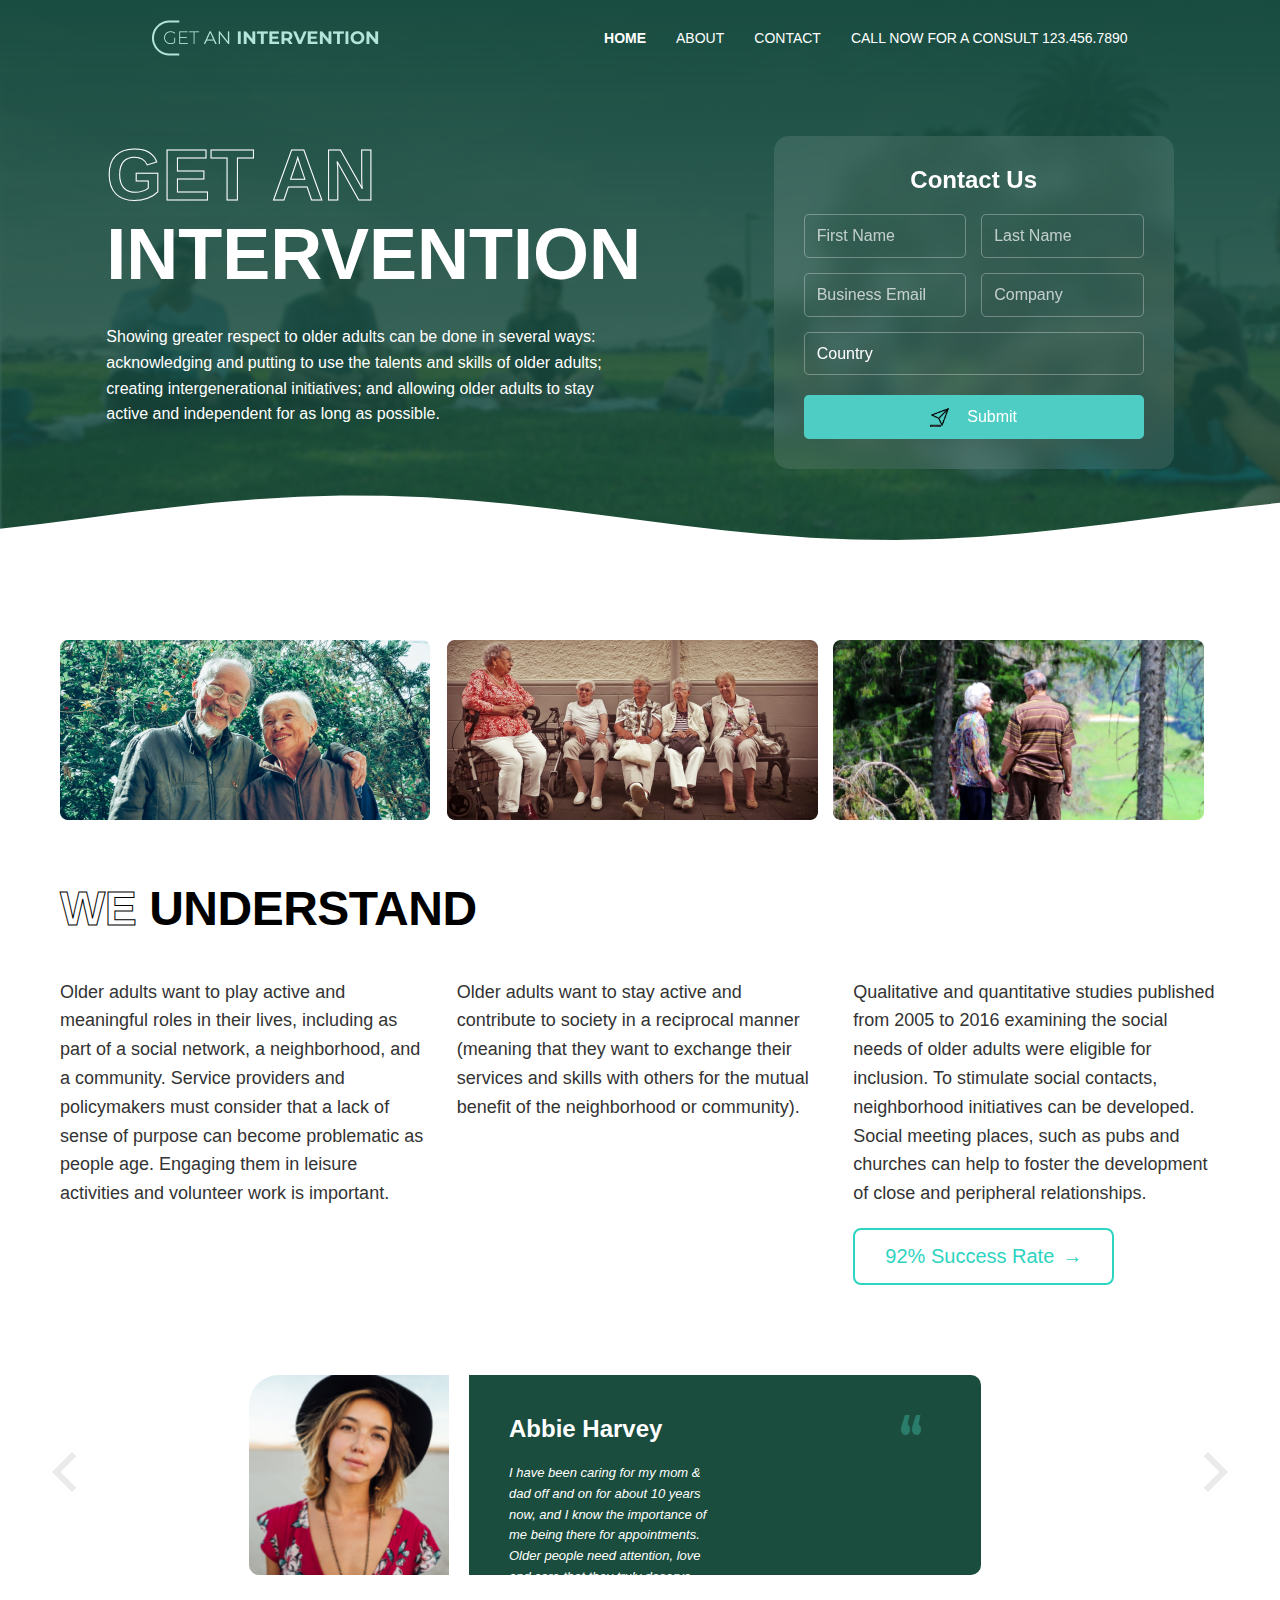
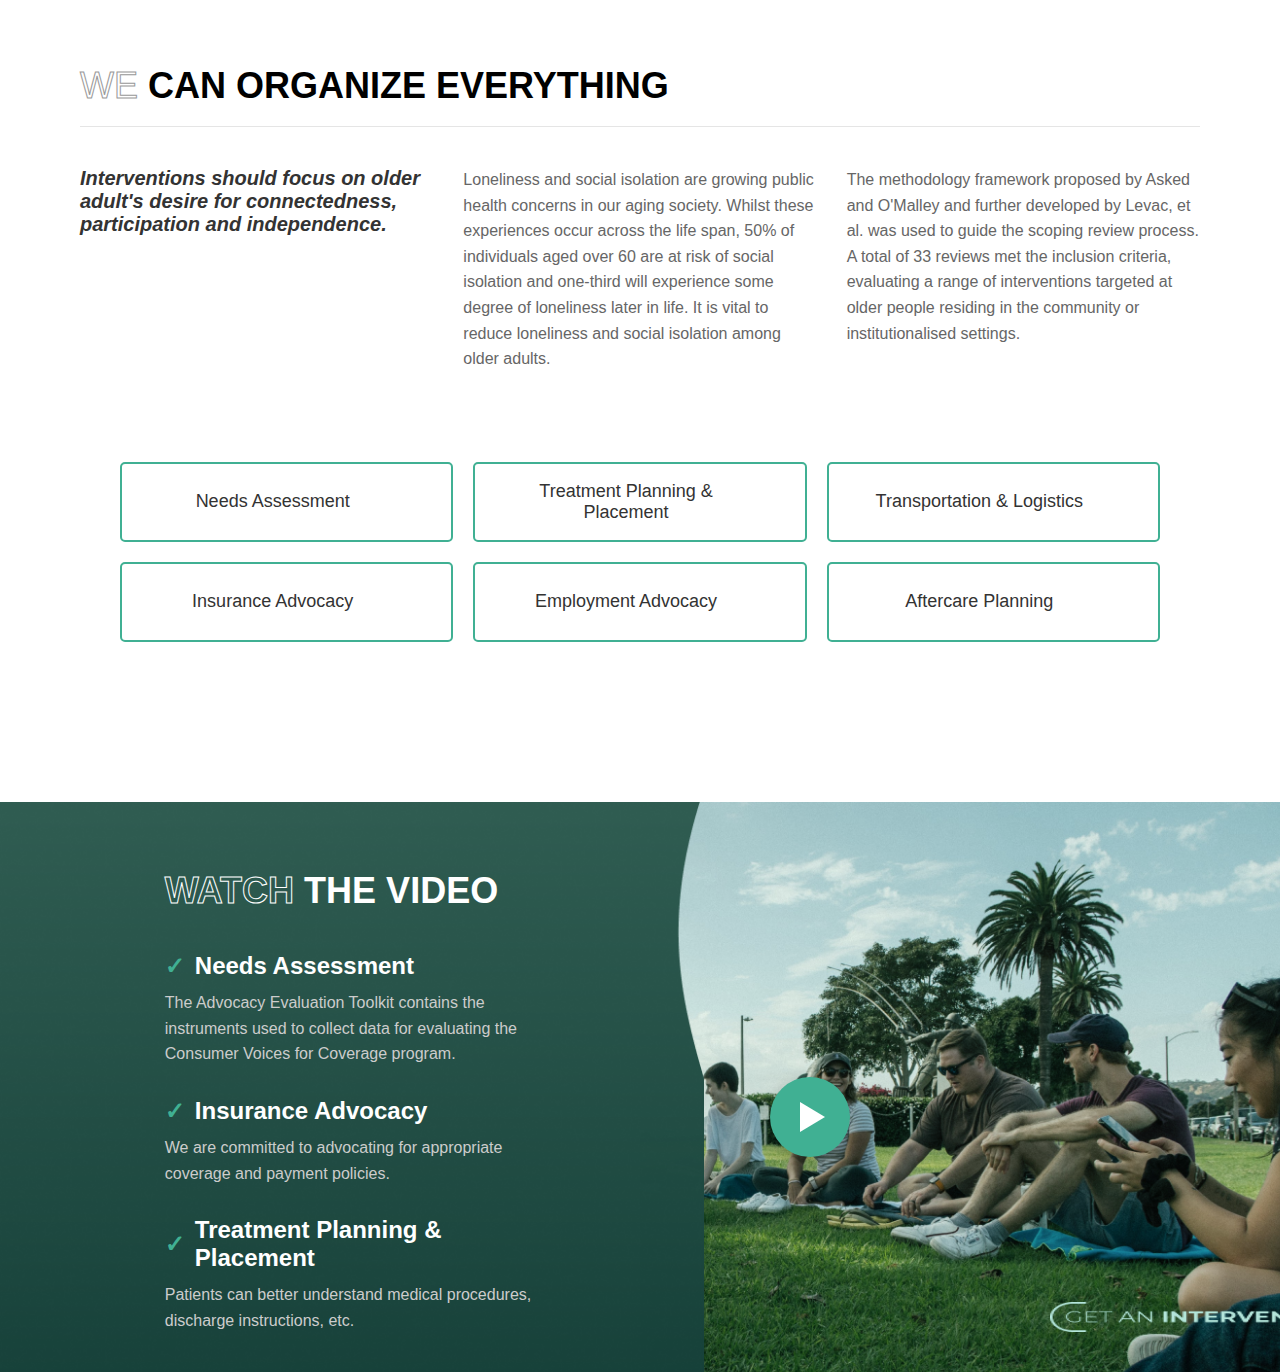
==== index.html @ 45f23c7b "added everything" ====
<!DOCTYPE html>
<html lang="en">
  <head>
    <meta charset="UTF-8" />
    <meta name="viewport" content="width=device-width, initial-scale=1.0" />
    <link rel="stylesheet" href="style.css" />
    <link rel="stylesheet" href="resp.css">
    <title>Get An Intervention</title>
  </head>
  <body>
    <section class="hero">
      <nav class="nav">
        <div class="logo">
          <img src="assets/Vector.png" class="title" alt="" />
        </div>
        <div class="nav-links">
       <div class="nav-links-container"> 
          <a href="#" class="active-link">HOME</a>
          <a href="#">ABOUT</a>
          <a href="#">CONTACT</a></div>
          <a href="#">CALL NOW FOR A CONSULT 123.456.7890</a>
        </div>
            <button class="hamburger" aria-label="Menu">
      <span></span>
      <span></span>
      <span></span>
    </button>
      </nav>

      <div class="hero-content">
        <div class="hero-text">
          <h1 class="hero-title">
            <span>GET AN</span>
            INTERVENTION
          </h1>
          <p class="hero-description">
            Showing greater respect to older adults can be done in several ways:
            acknowledging and putting to use the talents and skills of older
            adults; creating intergenerational initiatives; and allowing older
            adults to stay active and independent for as long as possible.
          </p>
        </div>

<div class="contact-form">
  <h2 class="form-title">Contact Us</h2>
  <form>
    <div class="form-grid">
      <div class="form-field">
        <input type="text" id="firstName" placeholder="First Name" required />
        <label for="firstName"></label>
      </div>
      <div class="form-field">
        <input type="text" id="lastName" placeholder="Last Name" required />
        <label for="lastName"></label>
      </div>
      <div class="form-field">
        <input type="email" id="email" placeholder="Business Email" required />
        <label for="email"></label>
      </div>
      <div class="form-field">
        <input type="text" id="company" placeholder="Company" required />
        <label for="company"></label>
      </div>
      <div class="form-field" style="grid-column: 1 / -1">
        <select id="country" required>
          <option class="options" value=""  selected>Country</option>
          <option class="options" value="us">United States</option>
          <option class="options" value="uk">United Kingdom</option>
        </select>
        <label for="country"></label>
      </div>
    </div>
    <button type="submit" class="submit-btn"><img src="assets/free-send-icon-4008-thumb.png" id="send-icon" alt=""> &nbsp; Submit</button>
  </form>
</div>


      </div>
      <div id="wave"></div>
    </section>

    <div class="image-grid">
      <img
        src="assets/Mask Group (1).png"
        alt="Elderly couple walking"
        class="grid-image"
      />
      <img
        src="assets/Mask Group (2).png"
        alt="Senior couple smiling"
        class="grid-image"
      />
      <img
        src="assets/Mask Group (5).png"
        alt="Group of seniors"
        class="grid-image"
      />
    </div>

   <div class="understanding-section">
  <h2 class="understanding-title">
    <span class="understanding-title-outline">WE</span> UNDERSTAND
  </h2>
  
  <div class="insights-container">
    <div class="community-insight">
      <p>
        Older adults want to play active and meaningful roles in their lives,
        including as part of a social network, a neighborhood, and a
        community. Service providers and policymakers must consider that a
        lack of sense of purpose can become problematic as people age.
        Engaging them in leisure activities and volunteer work is important.
      </p>
    </div>

    <div class="research-insight">
           <p>
        Older adults want to stay active and contribute to society in a 
        reciprocal manner (meaning that they want to exchange their services 
        and skills with others for the mutual benefit of the neighborhood 
        or community).
      </p>
     
    </div>

    <div class="contribution-insight">
  <p>
        Qualitative and quantitative studies published from 2005 to 2016 
        examining the social needs of older adults were eligible for inclusion.
        To stimulate social contacts, neighborhood initiatives can be developed. 
        Social meeting places, such as pubs and churches can help to foster 
        the development of close and peripheral relationships.
      </p>
      <a href="#" class="success-rate-button">92% Success Rate</a>
    </div>
  </div>
</div>

    <div class="carousel-container">
      <button class="carousel-button prev-button"><img src="assets/left.svg" alt=""></button>
      <div class="carousel-track">
        <div class="testimonial">
          <img
            src="assets/Mask Group (3).png"
            alt="John Doe"
            class="testimonial-image"
          />
          <div class="testimonial-content">
               <div class="testimonial-heading">
              <h3 class="testimonial-name">Abbie Harvey </h3>
              <img src="assets/comma.png" class="testimonial-quote" alt="comma image" />
            </div>
            <p class="testimonial-text">
              I have been caring for my mom & dad off and on for about 10 years
              now, and I know the importance of me being there for appointments.
              Older people need attention, love and care that they truly
              deserve.
            </p>
          </div>
        </div>
        <div class="testimonial">
          <img
            src="assets/Mask Group (8).png"
            alt="John Doe"
            class="testimonial-image"
          />
          <div class="testimonial-content">
            <div class="testimonial-heading">
              <h3 class="testimonial-name">John Doe</h3>
              <img src="assets/comma.png" class="testimonial-quote" alt="comma image" />
            </div>

            <p class="testimonial-text">
              I have been caring for my mom & dad off and on for about 10 years now, and I know the importance of me being there for appointments. Older people need attention, love and care that they truly deserve.
            </p>
          </div>
        </div>
        <div class="testimonial">
          <img
            src="assets/Mask Group (7).png"
            alt="John Doe"
            class="testimonial-image"
          />
          <div class="testimonial-content">
             <div class="testimonial-heading">
              <h3 class="testimonial-name">Jane Smith</h3>
              <img src="assets/comma.png" class="testimonial-quote" alt="comma image" />
            </div>
            <p class="testimonial-text">
            I have been caring for my mom & dad off and on for about 10 years now, and I know the importance of me being there for appointments. Older people need attention, love and care that they truly deserve.
            </p>
          </div>
        </div>
      </div>
      <button class="carousel-button next-button"><img src="assets/right.png" alt=""></button>

      <div class="carousel-nav">
        <button class="nav-dot active"></button>
        <button class="nav-dot"></button>
        <button class="nav-dot"></button>
      </div>
    </div>

  <div class="organize-section">
        <div class="organize-header">
            <h2 class="organize-title">
                <span class="organize-title-we">WE</span> CAN ORGANIZE EVERYTHING
            </h2>
        </div>

        <div class="organize-intro">
            <div>
                <h3 class="organize-intro-emphasis">
                    Interventions should focus on older adult's desire for connectedness, participation and independence.
                </h3>
            </div>
            <div>
                <p class="organize-intro-text">
                    Loneliness and social isolation are growing public health concerns in our aging society. Whilst these experiences occur across the life span, 50% of individuals aged over 60 are at risk of social isolation and one-third will experience some degree of loneliness later in life. It is vital to reduce loneliness and social isolation among older adults.
                </p>
            </div>
            <div>
                <p class="organize-intro-text">
                    The methodology framework proposed by Asked and O'Malley and further developed by Levac, et al. was used to guide the scoping review process. A total of 33 reviews met the inclusion criteria, evaluating a range of interventions targeted at older people residing in the community or institutionalised settings.
                </p>
            </div>
        </div>

        <div class="organize-section">
        <!-- Header and Intro sections remain the same -->

        <div class="organize-services">
            <div class="organize-service-card" data-tooltip="Our comprehensive needs assessment process helps identify and understand the specific requirements of each individual.">
                <h4 class="organize-service-title">
                    Needs Assessment
                    <span class="info-icon">i</span>
                </h4>
                <div class="tooltip"></div>
            </div>
            <div class="organize-service-card" data-tooltip="We create personalized treatment plans and ensure optimal placement for the best possible care outcomes.">
                <h4 class="organize-service-title">
                    Treatment Planning & Placement
                    <span class="info-icon">i</span>
                </h4>
                <div class="tooltip"></div>
            </div>
            <div class="organize-service-card" data-tooltip="Reliable transportation services and efficient logistics coordination for seamless care delivery.">
                <h4 class="organize-service-title">
                    Transportation & Logistics
                    <span class="info-icon">i</span>
                </h4>
                <div class="tooltip"></div>
            </div>
        </div>

        <div class="organize-services">
            <div class="organize-service-card" data-tooltip="We're experienced in our individual crafts and understand how each one of our roles impacts your plan holistically.">
                <h4 class="organize-service-title">
                    Insurance Advocacy
                    <span class="info-icon">i</span>
                </h4>
                <div class="tooltip"></div>
            </div>
            <div class="organize-service-card" data-tooltip="Supporting employment opportunities and advocating for workplace accommodations when needed.">
                <h4 class="organize-service-title">
                    Employment Advocacy
                    <span class="info-icon">i</span>
                </h4>
                <div class="tooltip"></div>
            </div>
            <div class="organize-service-card" data-tooltip="Comprehensive aftercare planning to ensure continued support and successful outcomes.">
                <h4 class="organize-service-title">
                    Aftercare Planning
                    <span class="info-icon">i</span>
                </h4>
                <div class="tooltip"></div>
            </div>
        </div>
    </div>
    </div>
   <section class="video-section">
        <div class="content-wrapper">
            <div class="video-content">
                <h2 class="video-title">
                    <span id="watch-text-video">WATCH</span> THE VIDEO
                </h2>
                <ul class="feature-list">
                    <li class="feature-item">
                        <h3 class="feature-title">
                            <span class="checkmark">✓</span>
                            Needs Assessment
                        </h3>
                        <p class="feature-description">
                            The Advocacy Evaluation Toolkit contains the instruments used to collect data for evaluating the Consumer Voices for Coverage program.
                        </p>
                    </li>
                    <li class="feature-item">
                        <h3 class="feature-title">
                            <span class="checkmark">✓</span>
                            Insurance Advocacy
                        </h3>
                        <p class="feature-description">
                            We are committed to advocating for appropriate coverage and payment policies.
                        </p>
                    </li>
                    <li class="feature-item">
                        <h3 class="feature-title">
                            <span class="checkmark">✓</span>
                            Treatment Planning & Placement
                        </h3>
                        <p class="feature-description">
                            Patients can better understand medical procedures, discharge instructions, etc.
                        </p>
                    </li>
                </ul>
            </div>
        
        </div>
         <button class="play-button-hidden">
                    <span class="play-icon-hidden"></span>
                    
                </button>
            <div class="video-preview">
                <button class="play-button">
                    <span class="play-icon"></span>
                    
                </button>
                <img src="assets/Vector (1).png" id="page-title-svg" alt="">
            </div>
                 <div class="modal" id="videoModal">
        <div class="modal-content">
            <button class="close-button">&times;</button>
            <div class="video-container">
               <iframe width="560" height="315" src="https://www.youtube.com/embed/tlL5PmxncXg?si=CWgunOkiJ6WHD2d4" title="YouTube video player" frameborder="0" allow="accelerometer; autoplay; clipboard-write; encrypted-media; gyroscope; picture-in-picture; web-share" referrerpolicy="strict-origin-when-cross-origin" allowfullscreen></iframe>
            </div>
        </div>
    </div>
    </section>
    
</div>


  <script src="script.js"></script>
  </body>
</html>
---- style.css ----
* {
  margin: 0;
  padding: 0;
  box-sizing: border-box;

  font-family: -apple-system, BlinkMacSystemFont, "Segoe UI", Roboto, sans-serif;
}

:root {
  --primary-green: #1b4d3e;
  --accent-green: #40b093;
  --text-white: #ffffff;
}
html {
  width: 100vw;
  box-sizing: border-box;
  overflow-x: hidden;
}
.hero {
  background-image: url("assets/Group\ 54.png");
  min-height: 60vh;
  position: relative;
}

.nav {
  display: flex;
  justify-content: space-around;
  align-items: center;
  padding: 20px 40px;
  color: var(--text-white);
}

.logo {
  display: flex;
  align-items: center;
  gap: 10px;
  z-index: 1000; /* Keep logo above mobile menu */
}

.nav-links,
.nav-links-container {
  display: flex;
  gap: 30px;
  justify-content: center;
  align-items: center;
}

.nav-links a {
  color: var(--text-white);
  text-decoration: none;
  font-size: 14px;
}

/* Hamburger Menu Styles */
.hamburger {
  display: none;
  background: none;
  border: none;
  cursor: pointer;
  padding: 0;
  width: 30px;
  height: 24px;
  position: relative;
  z-index: 1000;
}

.hamburger span {
  display: block;
  width: 100%;
  height: 2px;
  background-color: var(--text-white);
  margin: 5px 0;
  transition: all 0.3s ease;
}

/* Mobile Styles */
@media (max-width: 768px) {
  .hamburger {
    display: block;
  }

  .nav-links {
    position: absolute;
    top: -100%; /* Start from above the viewport */
    left: 0;
    width: 100%;
    height: 100vh;
    background-color: var(--primary-green);
    flex-direction: column;
    padding: 30px 20px;
    transition: top 0.3s ease;
    z-index: 999;
  }

  .nav-links.active {
    top: 0; /* Slide down to show menu */
  }

  .nav-links-container {
    flex-direction: column;
    align-items: center;
    width: 100%;
  }

  .nav-links a {
    font-size: 24px; /* Larger font size for mobile menu */
    padding: 15px 0;
  }

  .contact-number {
    margin-top: 20px;
    padding-top: 20px;
    border-top: 1px solid rgba(255, 255, 255, 0.1);
    text-align: center;
  }

  /* Hamburger Animation */
  .hamburger.active span:nth-child(1) {
    transform: rotate(45deg) translate(5px, 5px);
  }

  .hamburger.active span:nth-child(2) {
    opacity: 0;
  }

  .hamburger.active span:nth-child(3) {
    transform: rotate(-45deg) translate(7px, -7px);
  }
}

.hero-content {
  display: flex;
  justify-content: space-around;
  padding: 60px 40px;
  color: var(--text-white);
}

.hero-text {
  max-width: 600px;
}

.hero-title {
  font-size: 72px;
  line-height: 1.1;
  margin-bottom: 30px;
}

.hero-title span {
  display: block;
  -webkit-text-stroke: 1px white;
  color: transparent;
}

.hero-description {
  font-size: 16px;
  line-height: 1.6;
  max-width: 500px;
}

.contact-form {
  background: rgba(255, 255, 255, 0.1);
  backdrop-filter: blur(10px);
  padding: 30px;
  border-radius: 15px;
  width: 400px;
}

.form-title {
  color: var(--text-white);
  font-size: 24px;
  margin-bottom: 20px;
  text-align: center;
}

.form-grid {
  display: grid;
  grid-template-columns: repeat(2, 1fr);
  gap: 15px;
  margin-bottom: 20px;
}

.form-field {
  position: relative;
  width: 100%;
}

.form-field input,
.form-field select {
  width: 100%;
  padding: 12px;
  background: transparent;
  border: 1px solid rgba(255, 255, 255, 0.3);
  border-radius: 5px;
  color: var(--text-white);
  outline: none;
  font-size: 16px;
}

.options {
  background-color: rgb(50, 82, 50);
}
.form-field input::placeholder {
  color: rgba(255, 255, 255, 0.7);
}

/* Fieldset effect on focus */
.form-field input:focus,
.form-field select:focus {
  border: 1px solid rgba(255, 255, 255, 0.5);
}

.form-field input:focus::placeholder {
  color: transparent;
}

.form-field label {
  position: absolute;
  left: 12px;
  top: 0;
  color: rgba(255, 255, 255, 0.7);
  transform: translateY(-50%);
  padding: 0 4px;
  background-color: #3e6960;
  font-size: 12px;
  display: none;
}
#send-icon {
  width: 20px;
  height: 20px;
  color: white;
}
/* Show label only on focus */
.form-field input:focus + label {
  display: block;
}

.form-field input:focus + label::before {
  content: attr(for);
  text-transform: capitalize;
}

.form-field select:focus + label {
  display: block;
}

.form-field select:focus + label::before {
  content: "Country";
}
#country,
option {
  background-color: transparent;
}
/* Submit button */
.submit-btn {
  width: 100%;
  padding: 12px;
  background: #4ecdc4;
  border: none;
  border-radius: 5px;
  color: white;
  font-size: 16px;
  cursor: pointer;
  transition: background 0.3s ease;
  display: flex;
  align-items: center;
  justify-content: center;
  gap: 8px;
}

.submit-btn:hover {
  background: #45b8b0;
}

/* Custom select styling */
select {
  -webkit-appearance: none;
  -moz-appearance: none;
  appearance: none;
  background-image: url("data:image/svg+xml;charset=US-ASCII,%3Csvg%20xmlns%3D%22http%3A%2F%2Fwww.w3.org%2F2000%2Fsvg%22%20width%3D%2214%22%20height%3D%2214%22%20viewBox%3D%220%200%2014%2014%22%3E%3Cpath%20fill%3D%22%23ffffff%22%20d%3D%22M7%2010L0%200h14z%22%2F%3E%3C%2Fsvg%3E");
  background-repeat: no-repeat;
  background-position: right 12px center;
  background-size: 10px;
}

select::-ms-expand {
  display: none;
}

#wave {
  position: absolute;
  bottom: 0;
  left: 0;
  width: 100%;
  height: 150px;
  background: white;
  clip-path: polygon(
    100% 100%,
    0% 100%,
    0% 92.57%,
    3.33% 89.13%,
    6.67% 85.45%,
    10% 81.74%,
    13.33% 78.25%,
    16.67% 75.19%,
    20% 72.75%,
    23.33% 71.1%,
    26.67% 70.32%,
    30% 70.48%,
    33.33% 71.56%,
    36.67% 73.49%,
    40% 76.15%,
    43.33% 79.37%,
    46.67% 82.96%,
    50% 86.69%,
    53.33% 90.32%,
    56.67% 93.62%,
    60% 96.39%,
    63.33% 98.45%,
    66.67% 99.68%,
    70% 99.99%,
    73.33% 99.37%,
    76.67% 97.85%,
    80% 95.54%,
    83.33% 92.57%,
    86.67% 89.13%,
    90% 85.45%,
    93.33% 81.74%,
    96.67% 78.25%,
    100% 75.19%
  );
}

.image-grid,
.content-section {
  display: grid;
  grid-template-columns: repeat(3, 1fr);
  justify-content: space-around;
  padding: 20px;
  max-width: 1200px;
  margin: 0 auto;
  background: white;
  margin-top: 5rem;
}
.understanding-section {
  max-width: 1200px;
  margin: 0 auto;
  padding: 40px 20px;
  font-family: -apple-system, BlinkMacSystemFont, "Segoe UI", Roboto, Arial,
    sans-serif;
}

/* Title styles */
.understanding-title {
  font-size: 48px;
  font-weight: 700;
  margin-bottom: 40px;
  letter-spacing: -0.5px;
  line-height: 1.2;
}

.understanding-title-outline,
.organize-title-we,
#watch-text-video {
  -webkit-text-stroke: 1px #000;
  -webkit-text-fill-color: transparent;
}

#watch-text-video {
  -webkit-text-stroke: 1px #ffffff;
}
/* Insights Container */
.insights-container {
  display: grid;
  gap: 30px;
  grid-template-columns: repeat(3, 1fr); /* 3 columns for laptop */
}

/* Individual insight styles */
.community-insight,
.research-insight,
.contribution-insight {
  background: white;
}

.community-insight p,
.research-insight p,
.contribution-insight p {
  font-size: 18px;
  line-height: 1.6;
  color: #333;
  margin-bottom: 20px;
}

/* Success rate button */
.success-rate-button {
  display: inline-block;
  text-decoration: none;
  color: #2dd4bf;
  border: 2px solid #2dd4bf;
  border-radius: 8px;
  padding: 15px 30px;
  font-size: 20px;
  font-weight: 500;
  transition: all 0.3s ease;
  text-align: center;
}

.success-rate-button:hover {
  background-color: #2dd4bf;
  color: white;
}

.success-rate-button::after {
  content: "→";
  margin-left: 8px;
  width: 100%;
  height: 40px !important;
}

/* Tablet breakpoint */
@media (max-width: 1024px) {
  .insights-container {
    grid-template-columns: repeat(2, 1fr); /* 2 columns for tablet */
  }
  .success-rate-button {
    display: inline-block;
    width: 100%;
  }
}

/* Mobile breakpoint */
@media (max-width: 768px) {
  .insights-container {
    grid-template-columns: 1fr; /* 1 column for mobile */
  }

  .understanding-title {
    font-size: 36px;
  }

  .community-insight p,
  .research-insight p,
  .contribution-insight p {
    font-size: 16px;
  }

  .success-rate-button {
    font-size: 18px;
    padding: 12px 24px;
  }
}
.carousel-container {
  max-width: 1200px;
  margin: 50px auto;
  position: relative;
  overflow: hidden;
  display: flex;
  justify-content: center;
}

.carousel-track {
  display: flex;
  transition: transform 0.5s ease-in-out;
  gap: 20px;
}

.testimonial {
  min-width: 100%;
  display: flex;
  align-items: center;
  justify-content: center;
  gap: 20px;
}
.testimonial-heading {
  display: flex;
  justify-content: space-between;
}

.testimonial-image {
  width: 300px;
  height: 300px;
  object-fit: cover;
  border-radius: 30px 0 0 10px;
}

.testimonial-content {
  background: #1b4d3e;
  color: white;
  padding: 40px;
  border-radius: 0px 10px 10px 0px;
  position: relative;
  width: 40%;
  height: 300px;
}

/* .testimonial-content::before {
          
            position: absolute;
            top: 20px;
            right: 20px;
            font-size: 60px;
            color: rgba(255,255,255,0.2);
        } */

.testimonial-quote {
  margin-right: 20px;
}
.testimonial-name {
  font-size: 24px;
  margin-bottom: 20px;
}

.testimonial-text {
  font-size: 18px;
  line-height: 1.6;
  font-style: italic;
}

.carousel-nav {
  display: flex;
  justify-content: center;
  gap: 10px;
  margin-top: 20px;
}

.nav-dot {
  width: 10px;
  height: 10px;
  border-radius: 50%;
  background: #ccc;
  border: none;
  cursor: pointer;
  transition: background-color 0.3s ease;
  padding: 0;
}

.active-link{
  text-decoration: underline;
  font-weight: bolder;
}
.nav-dot.active {
  background: #40b093;
}

.carousel-button {
  position: absolute;
  top: 50%;
  transform: translateY(-50%);
  background: transparent;
  border: none;
  cursor: pointer;
  font-size: 24px;
  color: #666;
  z-index: 2;
}

.prev-button {
  left: 0;
}

.next-button {
  right: 0;
}

.organize-section {
  max-width: 1200px;
  margin: 0 auto;
  padding: 40px;
}

.organize-header {
  margin-bottom: 40px;
  position: relative;
  padding-bottom: 20px;
}

.organize-header::after {
  content: "";
  position: absolute;
  bottom: 0;
  left: 0;
  width: 100%;
  height: 1px;
  background-color: #e5e5e5;
}

.organize-title {
  font-size: 36px;
  font-weight: bold;
}

.organize-title-we {
  color: #999;
  -webkit-text-stroke: 1px #999;
  font-weight: lighter;
}

.organize-intro {
  display: grid;
  grid-template-columns: repeat(3, 1fr);
  gap: 30px;
  margin-bottom: 50px;
}

.organize-intro-emphasis {
  font-style: italic;
  color: #333;
  font-size: 20px;
}

.organize-intro-text {
  color: #666;
  line-height: 1.6;
}

.organize-services {
  display: grid;
  grid-template-columns: repeat(3, 1fr);
  gap: 20px;
  margin-bottom: 20px;
}

.organize-service-card {
  border: 2px solid #40b093;
  border-radius: 5px;
  padding: 20px;
  text-align: center;
  position: relative;
  cursor: pointer;
  transition: all 0.3s ease;
  height: 80px;
  display: flex;
  align-items: center;
  justify-content: center;
}

.organize-service-card:hover {
  background: rgba(64, 176, 147, 0.1);
}

.organize-service-card:hover .organize-service-title {
  color: #40b093;
}

.organize-service-title {
  font-size: 18px;
  color: #333;
  font-weight: 500;
  transition: color 0.3s ease;
  position: relative;
  display: inline-flex;
  align-items: center;
  gap: 8px;
}

.info-icon {
  visibility: hidden;
  align-items: center;
  justify-content: center;
  width: 20px;
  height: 20px;
  border: 1px solid #40b093;
  border-radius: 50%;
  font-size: 12px;
  color: #40b093;
  transition: all 0.3s ease;
}

.organize-service-card:hover .info-icon {
  display: inline-flex;
  visibility: visible;
}

.tooltip {
  position: absolute;
  bottom: -100px;
  left: 0;
  right: 0;
  background: #297c6b;
  color: white;
  padding: 15px;
  border-radius: 5px;
  font-size: 14px;
  line-height: 1.4;
  z-index: 10;
  display: none;
  text-align: left;
}

.tooltip::before {
  content: "";
  position: absolute;
  top: -10px;
  left: 50%;
  transform: translateX(-50%);
  border-left: 10px solid transparent;
  border-right: 10px solid transparent;
  border-bottom: 10px solid #1b4d3e;
}

.video-section {
  position: relative;

  padding: 60px 0;
  color: white;
  overflow: hidden;
  z-index: 20;
  width: 100%;
  height: 70vh;
}

.content-wrapper {
  width: 55%;
  background-image: url("assets/Group\ 51.png");
  background-repeat: no-repeat;
  background-size: cover;
  height: inherit;
  margin: 0 auto;
  padding: 0 40px;
  position: relative;
  display: flex;
  justify-content: center;
  align-items: center;
  gap: 40px;
  position: absolute;
  left: 0;
  z-index: 3;
}

.video-content {
  z-index: 2;
  width: 60%;
}

.video-title {
  font-size: 36px;
  margin-bottom: 40px;
}

.video-title span {
  color: #ccc;
  -webkit-text-stroke: 1px #ccc;
}

.feature-list {
  list-style: none;
}

.feature-item {
  margin-bottom: 30px;
}

.feature-title {
  font-size: 24px;
  margin-bottom: 10px;
  display: flex;
  align-items: center;
  gap: 10px;
}

.checkmark {
  color: #40b093;
}

.feature-description {
  color: #ccc;
  line-height: 1.6;
}

.video-preview {
  display: flex;
  align-items: center;
  justify-content: center;
  background-image: url("assets/Mask\ Group\ \(6\).png");
  height: 70vh;
  background-repeat: no-repeat;
  background-size: cover;
  position: absolute;
  right: 0;
  left: 30;
  width: 50%;
  z-index: 1;
}

.play-button,
.play-button-hidden {
  width: 80px;
  height: 80px;
  background: #40b093;
  border-radius: 50%;
  border: none;
  cursor: pointer;
  display: flex;
  align-items: center;
  justify-content: center;
  box-shadow: 0 4px 15px rgba(0, 0, 0, 0.2);
  transition: transform 0.3s ease;
}

.play-button:hover {
  transform: scale(1.1);
}

.play-icon,
.play-icon-hidden {
  width: 0;
  height: 0;
  border-style: solid;
  border-width: 15px 0 15px 25px;
  border-color: transparent transparent transparent white;
  margin-left: 5px;
}
#page-title-svg {
  width: 300px;
  height: 30px;
  position: relative;
  right: -200px;
  bottom: -200px;
}

.modal {
  display: none;
  position: fixed;
  top: 0;
  left: 0;
  width: 100%;
  height: 100%;
  background: rgba(0, 0, 0, 0.8);
  z-index: 1000;
}

.modal-content {
  position: absolute;
  top: 50%;
  left: 50%;
  transform: translate(-50%, -50%);
  width: 80%;
  max-width: 800px;
}

.close-button {
  position: absolute;
  top: -40px;
  right: 0;
  color: white;
  font-size: 30px;
  cursor: pointer;
  background: none;
  border: none;
}

.video-container {
  position: relative;
  padding-bottom: 56.25%;
  height: 0;
}

.video-container iframe {
  position: absolute;
  top: 0;
  left: 0;
  width: 100%;
  height: 100%;
}

@media (max-width: 768px) {
  .content-wrapper {
    grid-template-columns: 1fr;
  }

  .curved-overlay {
    width: 100%;
    height: 40%;
    bottom: 0;
    top: auto;
    border-radius: 100% 100% 0 0 / 50%;
  }
}

@media (max-width: 768px) {
  .organize-intro,
  .organize-services {
    grid-template-columns: 1fr;
  }
}

@media (max-width: 768px) {
  .testimonial {
    flex-direction: column;
  }

  .testimonial-image {
    width: 200px;
    height: 250px;
  }
}

@media (max-width: 768px) {
  .hero-content {
    flex-direction: column;
  }

  .contact-form {
    width: 100%;
    margin-top: 30px;
  }

  .hero-title {
    font-size: 48px;
  }
}

.play-button-hidden,
.play-icon-hidden {
  display: none;
}
---- resp.css ----
/* Base styles */
.testimonial-image {
  width: 200px;
  height: 200px;
}

.testimonial-content {
  height: 200px;
  width: 40vw;
}

.testimonial-text {
  font-size: small;
  width: 50%;
}

.testimonial-quote {
  width: 20px;
  height: 20px;
}

/* Large screens (max-width: 1200px) */
@media screen and (max-width: 1200px) {
  .nav-links {
    flex-direction: column;
    gap: 10px;
  }

  .hero-title {
    text-align: center;
  }

  .hero-content {
    flex-direction: column;
    gap: 10px;
    align-items: center;
  }

  .content-section {
    max-width: 1200px;
    margin: 0 auto;
    padding: 40px 20px;
    font-family: -apple-system, BlinkMacSystemFont, "Segoe UI", Roboto, Arial, sans-serif;
    display: grid;
    grid-template-columns: repeat(2, 1fr);
    gap: 30px;
  }

  .section-title {
    font-size: 48px;
    font-weight: 700;
    margin-bottom: 40px;
    letter-spacing: -0.5px;
    line-height: 1.2;
    grid-column: 1 / -1;
  }

  #we-heading {
    -webkit-text-stroke: 1px #000;
    -webkit-text-fill-color: transparent;
  }

  .content-child:nth-child(2) {
    grid-column: 1;
    grid-row: 2;
  }

  .content-child:nth-child(3) {
    grid-column: 1;
    grid-row: 3;
  }

  .content-child:nth-child(4) {
    grid-column: 2;
    grid-row: 2 / 4;
  }

  .content-child p {
    font-size: 18px;
    line-height: 1.6;
    color: #333;
    margin-bottom: 20px;
  }

  .success-rate {
    display: inline-block;
    text-decoration: none;
    color: #2dd4bf;
    border: 2px solid #2dd4bf;
    border-radius: 8px;
    padding: 15px 30px;
    font-size: 20px;
    font-weight: 500;
    transition: all 0.3s ease;
  }

  .success-rate:hover {
    background-color: #2dd4bf;
    color: white;
  }

  .grid-image {
    width: 150px;
    height: 98px;
  }
}

/* Tablets (max-width: 1024px) */
@media screen and (max-width: 1024px) {
  .video-section {
    height: auto;
    display: flex;
    flex-direction: column;
    position: relative;
    overflow: hidden;
  }

  .nav-links-container {
    font-size: small;
  }

  .content-wrapper {
    position: relative;
    width: 100%;
    min-height: 600px;
    padding: 40px 20px;
    background-image: url("/Rectangle\ \(1\).png");
    overflow: visible;
    z-index: 2;
  }

  .video-content {
    position: relative;
    z-index: 3;
    width: 100%;
    max-width: 600px;
    margin: 0 auto;
    padding: 20px;
    color: white;
  }

  .video-title {
    font-size: 36px;
    margin-bottom: 40px;
  }

  .video-title span {
    -webkit-text-stroke: 1px white;
    -webkit-text-fill-color: transparent;
  }

  .feature-list {
    list-style: none;
    padding: 0;
  }

  .feature-item {
    margin-bottom: 30px;
  }

  .feature-title {
    font-size: 24px;
    margin-bottom: 15px;
    display: flex;
    align-items: center;
    gap: 10px;
  }

  .checkmark {
    color: #40b093;
  }

  .feature-description {
    color: rgba(255, 255, 255, 0.8);
    line-height: 1.6;
    font-size: 16px;
  }

  .video-preview {
    position: relative;
    width: 100%;
    height: 50vh;
    margin-top: -100px;
    background-size: cover;
    background-position: center;
    display: flex;
    align-items: center;
    justify-content: center;
    z-index: 1;
    clip-path: polygon(0 0, 100% 0, 100% 100%, 0% 100%);
  }
}

/* Mobile (max-width: 768px) */
@media screen and (max-width: 768px) {
  .image-grid {
    display: none;
  }

  .content-wrapper {
    min-height: 500px;
    padding: 30px 15px;
  }

  .content-wrapper::after {
    bottom: -60px;
    height: 60px;
  }

  .video-title {
    font-size: 28px;
    margin-bottom: 30px;
  }

  .feature-title {
    font-size: 20px;
  }

  .feature-description {
    font-size: 14px;
  }

  .video-preview {
    height: 40vh;
    margin-top: -30px;
  }

  .testimonial {
    width: 100%;
    display: flex;
    flex-direction: column;
    align-items: center;
    justify-content: center;
  }

  .testimonial-image {
    position: relative;
    top: 15%;
    right: 10%;
    z-index: 4;
    width: 150px;
    height: 150px;
  }
  

  .testimonial-heading {
    display: flex;
    justify-content: space-around;
    width: 50%;
  }

  .testimonial-content {
    width: 100%;
    height: 400px;
    display: flex;
    flex-direction: column;
    box-sizing: border-box;
    padding: 1rem;
    justify-content: center;
    align-items: center;
  }

  .play-button-hidden {
    position: absolute;
    z-index: 12;
    top: 60%;
    left: 35%;
    display: flex;
  }

  .play-icon-hidden {
    display: flex;
  }

  .play-button {
    display: none;
  }
}
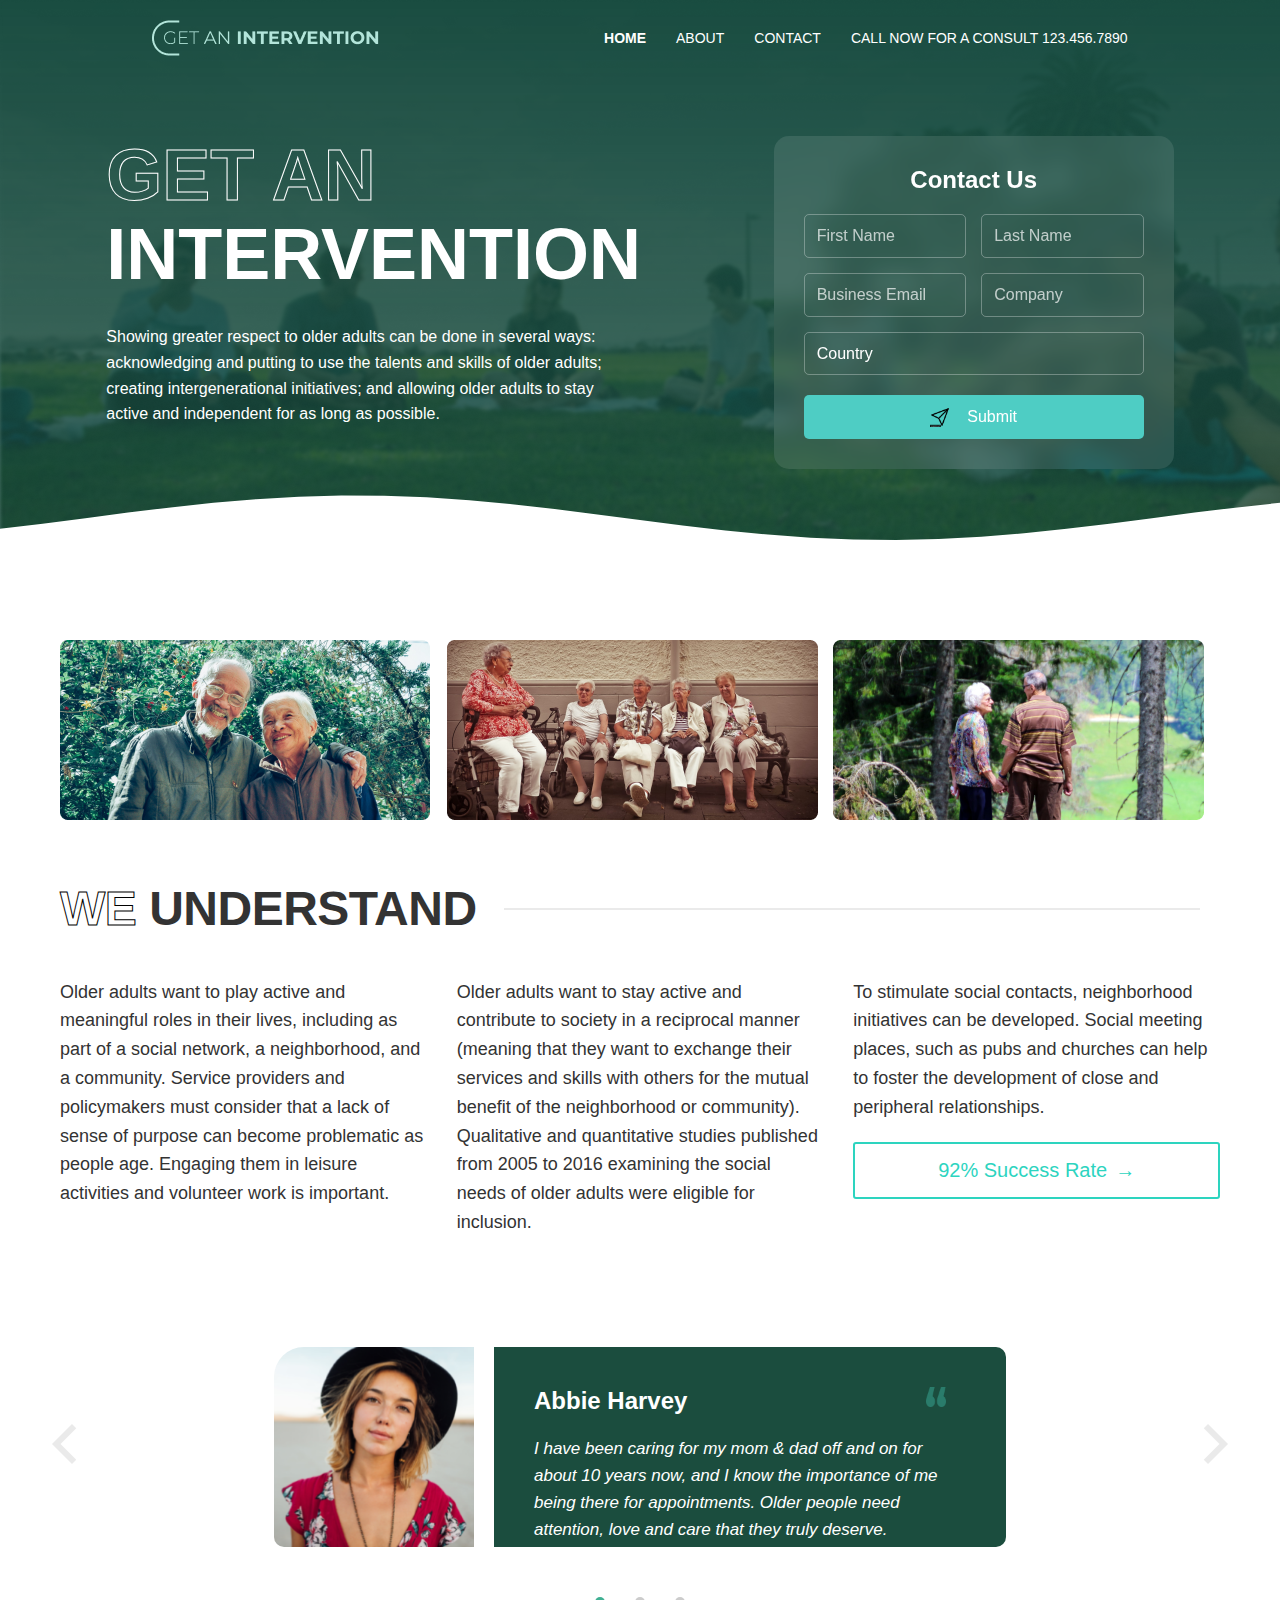
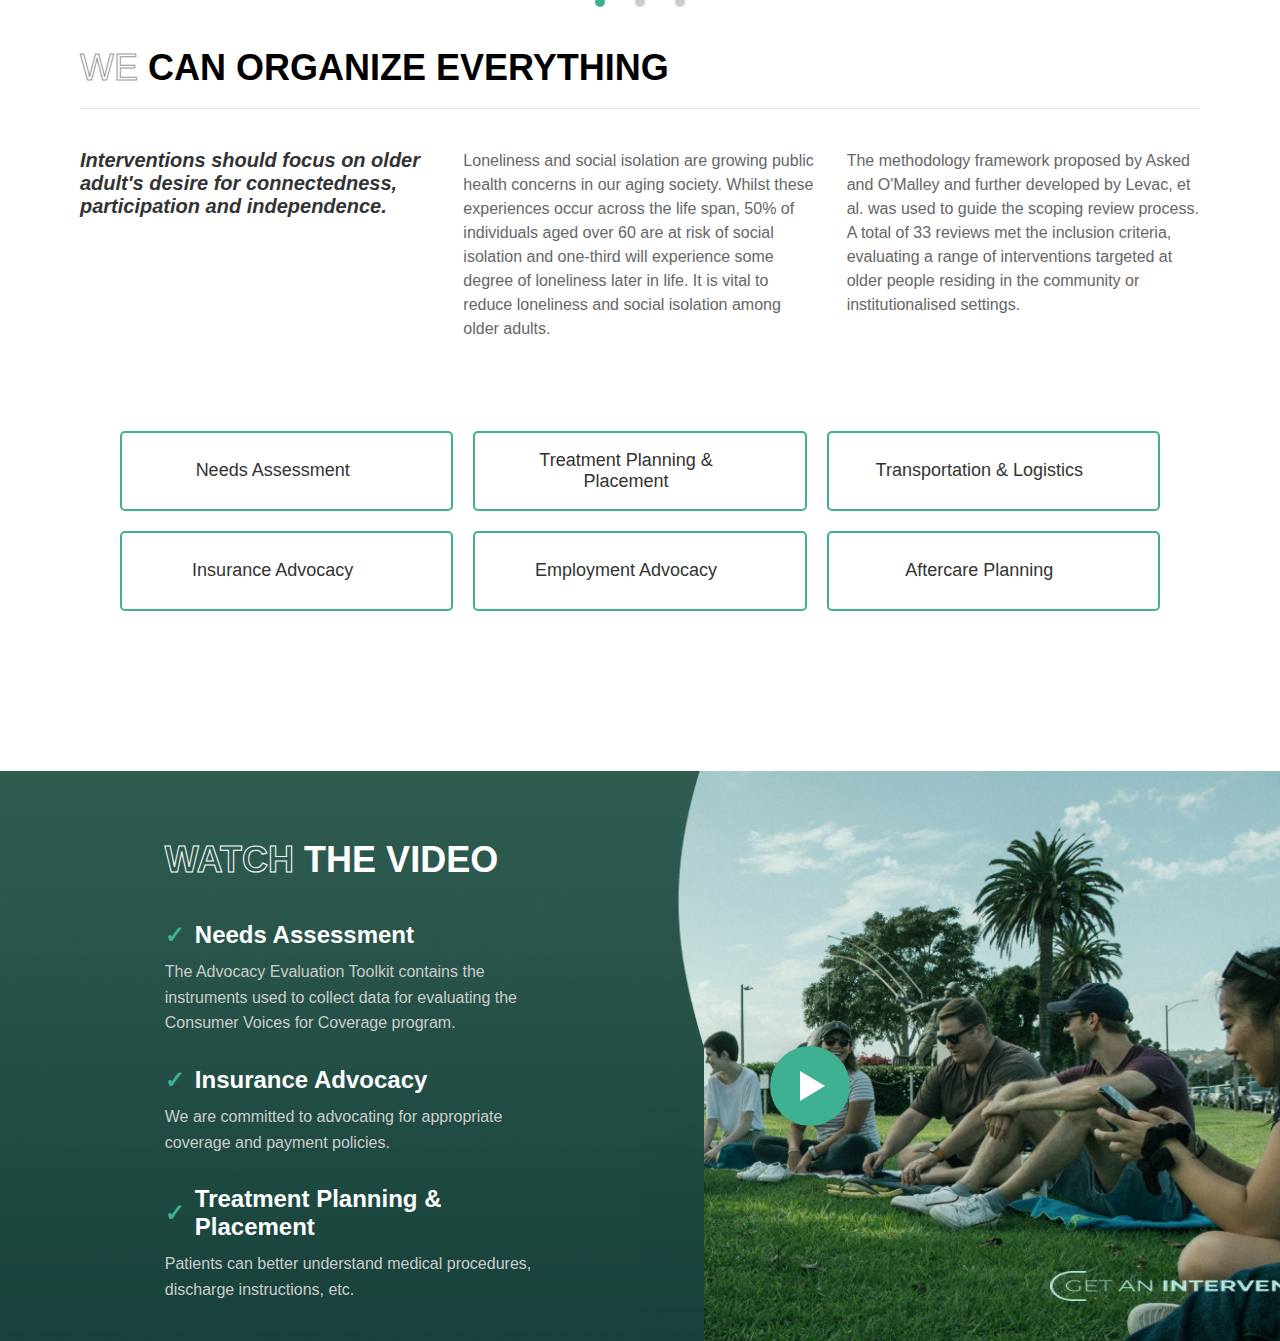
==== commit 44c03647: "make ornamental changes" ====
--- a/index.html
+++ b/index.html
@@ -98,9 +98,12 @@
     </div>
 
    <div class="understanding-section">
-  <h2 class="understanding-title">
-    <span class="understanding-title-outline">WE</span> UNDERSTAND
-  </h2>
+  <div class="understanding-header">
+    <h2 class="understanding-title">
+      <span class="understanding-title-outline">WE</span> UNDERSTAND
+    </h2>
+    <img src="./assets/Line 3.png" id="we-understand-line">
+</div>  
   
   <div class="insights-container">
     <div class="community-insight">
@@ -115,21 +118,14 @@
 
     <div class="research-insight">
            <p>
-        Older adults want to stay active and contribute to society in a 
-        reciprocal manner (meaning that they want to exchange their services 
-        and skills with others for the mutual benefit of the neighborhood 
-        or community).
+      Older adults want to stay active and contribute to society in a reciprocal manner (meaning that they want to exchange their services and skills with others for the mutual benefit of the neighborhood or community). Qualitative and quantitative studies published from 2005 to 2016 examining the social needs of older adults were eligible for inclusion.
       </p>
      
     </div>
 
     <div class="contribution-insight">
   <p>
-        Qualitative and quantitative studies published from 2005 to 2016 
-        examining the social needs of older adults were eligible for inclusion.
-        To stimulate social contacts, neighborhood initiatives can be developed. 
-        Social meeting places, such as pubs and churches can help to foster 
-        the development of close and peripheral relationships.
+       To stimulate social contacts, neighborhood initiatives can be developed. Social meeting places, such as pubs and churches can help to foster the development of close and peripheral relationships.
       </p>
       <a href="#" class="success-rate-button">92% Success Rate</a>
     </div>
@@ -194,12 +190,13 @@
       </div>
       <button class="carousel-button next-button"><img src="assets/right.png" alt=""></button>
 
-      <div class="carousel-nav">
+  
+    </div>
+        <div class="carousel-nav">
         <button class="nav-dot active"></button>
         <button class="nav-dot"></button>
         <button class="nav-dot"></button>
       </div>
-    </div>
 
   <div class="organize-section">
         <div class="organize-header">
@@ -340,6 +337,248 @@
 </div>
 
 
-  <script src="script.js"></script>
+  <script >
+  // DOM Elements
+const elements = {
+  track: document.querySelector(".carousel-track"),
+  slides: document.querySelectorAll(".testimonial"),
+  prevButton: document.querySelector(".prev-button"),
+  nextButton: document.querySelector(".next-button"),
+  dots: document.querySelectorAll(".nav-dot"),
+  videoPreview: document.querySelector(".video-preview"),
+  modal: document.getElementById("videoModal"),
+  closeButton: document.querySelector(".close-button"),
+  playButton: document.querySelector(".play-button-hidden"),
+  iframe: document.querySelector("iframe"),
+};
+
+// Carousel State
+const carousel = {
+  currentIndex: 0,
+  slideWidth: 100,
+  touchStartX: 0,
+  touchEndX: 0,
+  autoScrollInterval: null,
+  autoScrollDelay: 5000, // 5 seconds
+
+  updateDots(index) {
+    elements.dots.forEach((dot) => dot.classList.remove("active"));
+    elements.dots[index].classList.add("active");
+  },
+
+  moveToSlide(index) {
+    if (index < 0) {
+      index = elements.slides.length - 1;
+    } else if (index >= elements.slides.length) {
+      index = 0;
+    }
+
+    elements.track.style.transform = `translateX(-${index * this.slideWidth}%)`;
+    this.currentIndex = index;
+    this.updateDots(this.currentIndex);
+  },
+
+  startAutoScroll() {
+    this.autoScrollInterval = setInterval(() => {
+      this.moveToSlide(this.currentIndex + 1);
+    }, this.autoScrollDelay);
+  },
+
+  stopAutoScroll() {
+    if (this.autoScrollInterval) {
+      clearInterval(this.autoScrollInterval);
+      this.autoScrollInterval = null;
+    }
+  },
+
+  resetAutoScroll() {
+    this.stopAutoScroll();
+    this.startAutoScroll();
+  }
+};
+
+// Event Handlers
+const handlers = {
+  initCarouselControls() {
+    elements.prevButton.addEventListener("click", () => {
+      carousel.moveToSlide(carousel.currentIndex - 1);
+      carousel.resetAutoScroll();
+    });
+
+    elements.nextButton.addEventListener("click", () => {
+      carousel.moveToSlide(carousel.currentIndex + 1);
+      carousel.resetAutoScroll();
+    });
+
+    elements.dots.forEach((dot, index) => {
+      dot.addEventListener("click", () => {
+        carousel.moveToSlide(index);
+        carousel.resetAutoScroll();
+      });
+    });
+
+    elements.track.addEventListener("mouseenter", () => {
+      carousel.stopAutoScroll();
+    });
+
+    elements.track.addEventListener("mouseleave", () => {
+      carousel.startAutoScroll();
+    });
+  },
+
+  initTouchEvents() {
+    elements.track.addEventListener("touchstart", (e) => {
+      carousel.touchStartX = e.changedTouches[0].screenX;
+      carousel.stopAutoScroll();
+    });
+
+    elements.track.addEventListener("touchend", (e) => {
+      carousel.touchEndX = e.changedTouches[0].screenX;
+      const swipeDistance = 50;
+
+      if (carousel.touchStartX - carousel.touchEndX > swipeDistance) {
+        carousel.moveToSlide(carousel.currentIndex + 1);
+      } else if (carousel.touchEndX - carousel.touchStartX > swipeDistance) {
+        carousel.moveToSlide(carousel.currentIndex - 1);
+      }
+      
+      carousel.startAutoScroll();
+    });
+  },
+
+  initServiceCards() {
+    document.querySelectorAll(".organize-service-card").forEach((card) => {
+      const tooltip = card.querySelector(".tooltip");
+      const tooltipText = card.getAttribute("data-tooltip");
+      tooltip.textContent = tooltipText;
+
+      card.addEventListener("mouseenter", () => {
+        document
+          .querySelectorAll(".tooltip")
+          .forEach((t) => (t.style.display = "none"));
+        tooltip.style.display = "block";
+      });
+
+      card.addEventListener("mouseleave", () => {
+        tooltip.style.display = "none";
+      });
+    });
+  },
+
+  initHamburgerMenu() {
+    const hamburger = document.querySelector(".hamburger");
+    const navLinks = document.querySelector(".nav-links");
+
+    hamburger.addEventListener("click", () => {
+      hamburger.classList.toggle("active");
+      navLinks.classList.toggle("active");
+    });
+
+    document.addEventListener("click", (e) => {
+      if (!hamburger.contains(e.target) && !navLinks.contains(e.target)) {
+        hamburger.classList.remove("active");
+        navLinks.classList.remove("active");
+      }
+    });
+
+    document.querySelectorAll(".nav-links a").forEach((link) => {
+      link.addEventListener("click", () => {
+        hamburger.classList.remove("active");
+        navLinks.classList.remove("active");
+      });
+    });
+  },
+
+  initFormFields() {
+    document
+      .querySelectorAll(".form-field input, .form-field select")
+      .forEach((input) => {
+        input.addEventListener("focus", () => {
+          const label = input.nextElementSibling;
+          if (label) {
+            label.textContent = input.placeholder || "Country";
+          }
+        });
+      });
+  },
+
+  initVideoModal() {
+    const closeModal = () => {
+      elements.modal.style.display = "none";
+      if (elements.iframe) {
+        elements.iframe.src = "about:blank";
+      }
+    };
+
+    elements.playButton.addEventListener("click", () => {
+      elements.modal.style.display = "block";
+    });
+
+    elements.videoPreview.addEventListener("click", () => {
+      elements.modal.style.display = "block";
+      if (elements.iframe && videoUrl) {
+        elements.iframe.src = videoUrl;
+      }
+    });
+
+    elements.closeButton.addEventListener("click", closeModal);
+    elements.modal.addEventListener("click", (e) => {
+      if (e.target === elements.modal) closeModal();
+    });
+  },
+};
+
+// Form handling for thank you page
+const initFormSubmission = () => {
+  const form = document.querySelector('.contact-form form');
+  
+  if (form) {
+    form.addEventListener('submit', function(e) {
+      e.preventDefault();
+      
+      const formData = {
+        firstName: document.getElementById('firstName').value,
+        lastName: document.getElementById('lastName').value,
+        email: document.getElementById('email').value,
+        company: document.getElementById('company').value,
+        country: document.getElementById('country').value
+      };
+      
+      localStorage.setItem('formData', JSON.stringify(formData));
+      window.location.href = 'thanks.html';
+    });
+  }
+};
+
+// Initialize everything
+document.addEventListener("DOMContentLoaded", () => {
+  elements.track.style.transform = `translateX(0%)`;
+  handlers.initCarouselControls();
+  handlers.initTouchEvents();
+  handlers.initServiceCards();
+  handlers.initHamburgerMenu();
+  handlers.initFormFields();
+  handlers.initVideoModal();
+  initFormSubmission();
+  
+  // Start auto-scrolling
+  carousel.startAutoScroll();
+
+  // Handle visibility changes
+  document.addEventListener('visibilitychange', () => {
+    if (document.hidden) {
+      carousel.stopAutoScroll();
+    } else {
+      carousel.startAutoScroll();
+    }
+  });
+});
+
+// Cleanup on page unload
+window.addEventListener('beforeunload', () => {
+  carousel.stopAutoScroll();
+});
+
+  </script>
   </body>
 </html>
--- a/style.css
+++ b/style.css
@@ -348,20 +348,32 @@
   font-family: -apple-system, BlinkMacSystemFont, "Segoe UI", Roboto, Arial,
     sans-serif;
 }
-
+.understanding-header {
+  display: flex;
+  align-items: center;
+  justify-content: space-between ;
+  margin-bottom: 40px
+}
+#we-understand-line {
+  width: 60%;
+  height: 2px;
+  background-color: #40b093;
+  margin-right: 20px;
+}
 /* Title styles */
 .understanding-title {
   font-size: 48px;
   font-weight: 700;
-  margin-bottom: 40px;
   letter-spacing: -0.5px;
   line-height: 1.2;
+  color: #333333;
 }
 
 .understanding-title-outline,
 .organize-title-we,
 #watch-text-video {
   -webkit-text-stroke: 1px #000;
+
   -webkit-text-fill-color: transparent;
 }
 
@@ -396,18 +408,21 @@
   display: inline-block;
   text-decoration: none;
   color: #2dd4bf;
+  width: 100%;
   border: 2px solid #2dd4bf;
-  border-radius: 8px;
+  border-radius: 3px;
   padding: 15px 30px;
   font-size: 20px;
   font-weight: 500;
   transition: all 0.3s ease;
   text-align: center;
+
+  transform: translateY(0); /* Initial position */
 }
 
 .success-rate-button:hover {
-  background-color: #2dd4bf;
-  color: white;
+  transform: translateY(-5px);
+  box-shadow: 0 4px 8px 0 rgba(0, 0, 0, 0.2), 0 6px 20px 0 rgba(0, 0, 0, 0.19);
 }
 
 .success-rate-button::after {
@@ -477,8 +492,8 @@
 }
 
 .testimonial-image {
-  width: 300px;
-  height: 300px;
+  width: 400px;
+  height: 400px;
   object-fit: cover;
   border-radius: 30px 0 0 10px;
 }
@@ -519,8 +534,9 @@
 .carousel-nav {
   display: flex;
   justify-content: center;
-  gap: 10px;
+  gap: 30px;
   margin-top: 20px;
+  margin: 0 auto;
 }
 
 .nav-dot {
@@ -534,7 +550,11 @@
   padding: 0;
 }
 
-.active-link{
+.nav-dot.active {
+    background: #40b093;
+}
+
+.active-link {
   text-decoration: underline;
   font-weight: bolder;
 }
@@ -610,7 +630,8 @@
 
 .organize-intro-text {
   color: #666;
-  line-height: 1.6;
+  line-height: 24px;
+  font-size: 16px;
 }
 
 .organize-services {
--- a/resp.css
+++ b/resp.css
@@ -10,8 +10,8 @@
 }
 
 .testimonial-text {
-  font-size: small;
-  width: 50%;
+  font-size: 17px;
+ 
 }
 
 .testimonial-quote {
@@ -124,7 +124,7 @@
     width: 100%;
     min-height: 600px;
     padding: 40px 20px;
-    background-image: url("/Rectangle\ \(1\).png");
+    background-image: url("assets/Rectangle\ \(1\).png");
     overflow: visible;
     z-index: 2;
   }
@@ -148,7 +148,10 @@
     -webkit-text-stroke: 1px white;
     -webkit-text-fill-color: transparent;
   }
-
+.understanding-header {
+  display: flex;
+ flex-direction: column
+}
   .feature-list {
     list-style: none;
     padding: 0;
@@ -211,6 +214,9 @@
     font-size: 28px;
     margin-bottom: 30px;
   }
+  .carousel-button{
+    display: none;
+  }
 
   .feature-title {
     font-size: 20px;
@@ -250,15 +256,22 @@
   }
 
   .testimonial-content {
-    width: 100%;
+    width: 110%;
     height: 400px;
     display: flex;
+    box-sizing: border-box;
+    padding: 1rem;
     flex-direction: column;
     box-sizing: border-box;
     padding: 1rem;
     justify-content: center;
     align-items: center;
   }
+  .testimonial-text {
+  font-size: 17px;
+ width: 70%;
+ margin: 0 auto;
+}
 
   .play-button-hidden {
     position: absolute;
@@ -275,4 +288,75 @@
   .play-button {
     display: none;
   }
-}+}
+
+/* Modern Scrollbar Styles */
+/* For Webkit browsers (Chrome, Safari, newer versions of Opera) */
+::-webkit-scrollbar {
+    width: 8px; /* Width of vertical scrollbar */
+    height: 8px; /* Height of horizontal scrollbar */
+}
+
+::-webkit-scrollbar-track {
+    background: #f1f1f1; /* Light grey track */
+    border-radius: 10px;
+}
+
+::-webkit-scrollbar-thumb {
+    background: #40b093; /* Your theme green color */
+    border-radius: 10px;
+    transition: all 0.3s ease;
+}
+
+::-webkit-scrollbar-thumb:hover {
+    background: #1b4d3e; /* Darker shade on hover */
+}
+
+/* For Firefox */
+* {
+    scrollbar-width: thin;
+    scrollbar-color: #bdbdbd #f1f1f1;
+    
+}
+
+@media screen and (min-width: 768px) {
+    .scroll-container {
+        -ms-overflow-style: none;  /* IE and Edge */
+        scrollbar-width: none;  /* Firefox */
+    }
+    
+    .scroll-container::-webkit-scrollbar {
+        display: none;  /* Chrome, Safari and Opera */
+    }
+}
+
+/* Smooth Scrolling for the entire page */
+html {
+    scroll-behavior: smooth;
+}
+
+/* Custom class for elements that should have the visible scrollbar */
+.custom-scrollbar {
+    scrollbar-width: thin;
+    scrollbar-color: #6e6e6e #f1f1f1;
+}
+
+.custom-scrollbar::-webkit-scrollbar {
+    width: 8px;
+}
+
+.custom-scrollbar::-webkit-scrollbar-track {
+    background: #f1f1f1;
+    border-radius: 10px;
+}
+
+.custom-scrollbar::-webkit-scrollbar-thumb {
+    background: #565656;
+    border-radius: 10px;
+    transition: background 0.3s ease;
+}
+
+.custom-scrollbar::-webkit-scrollbar-thumb:hover {
+    background: #696969;
+}
+
